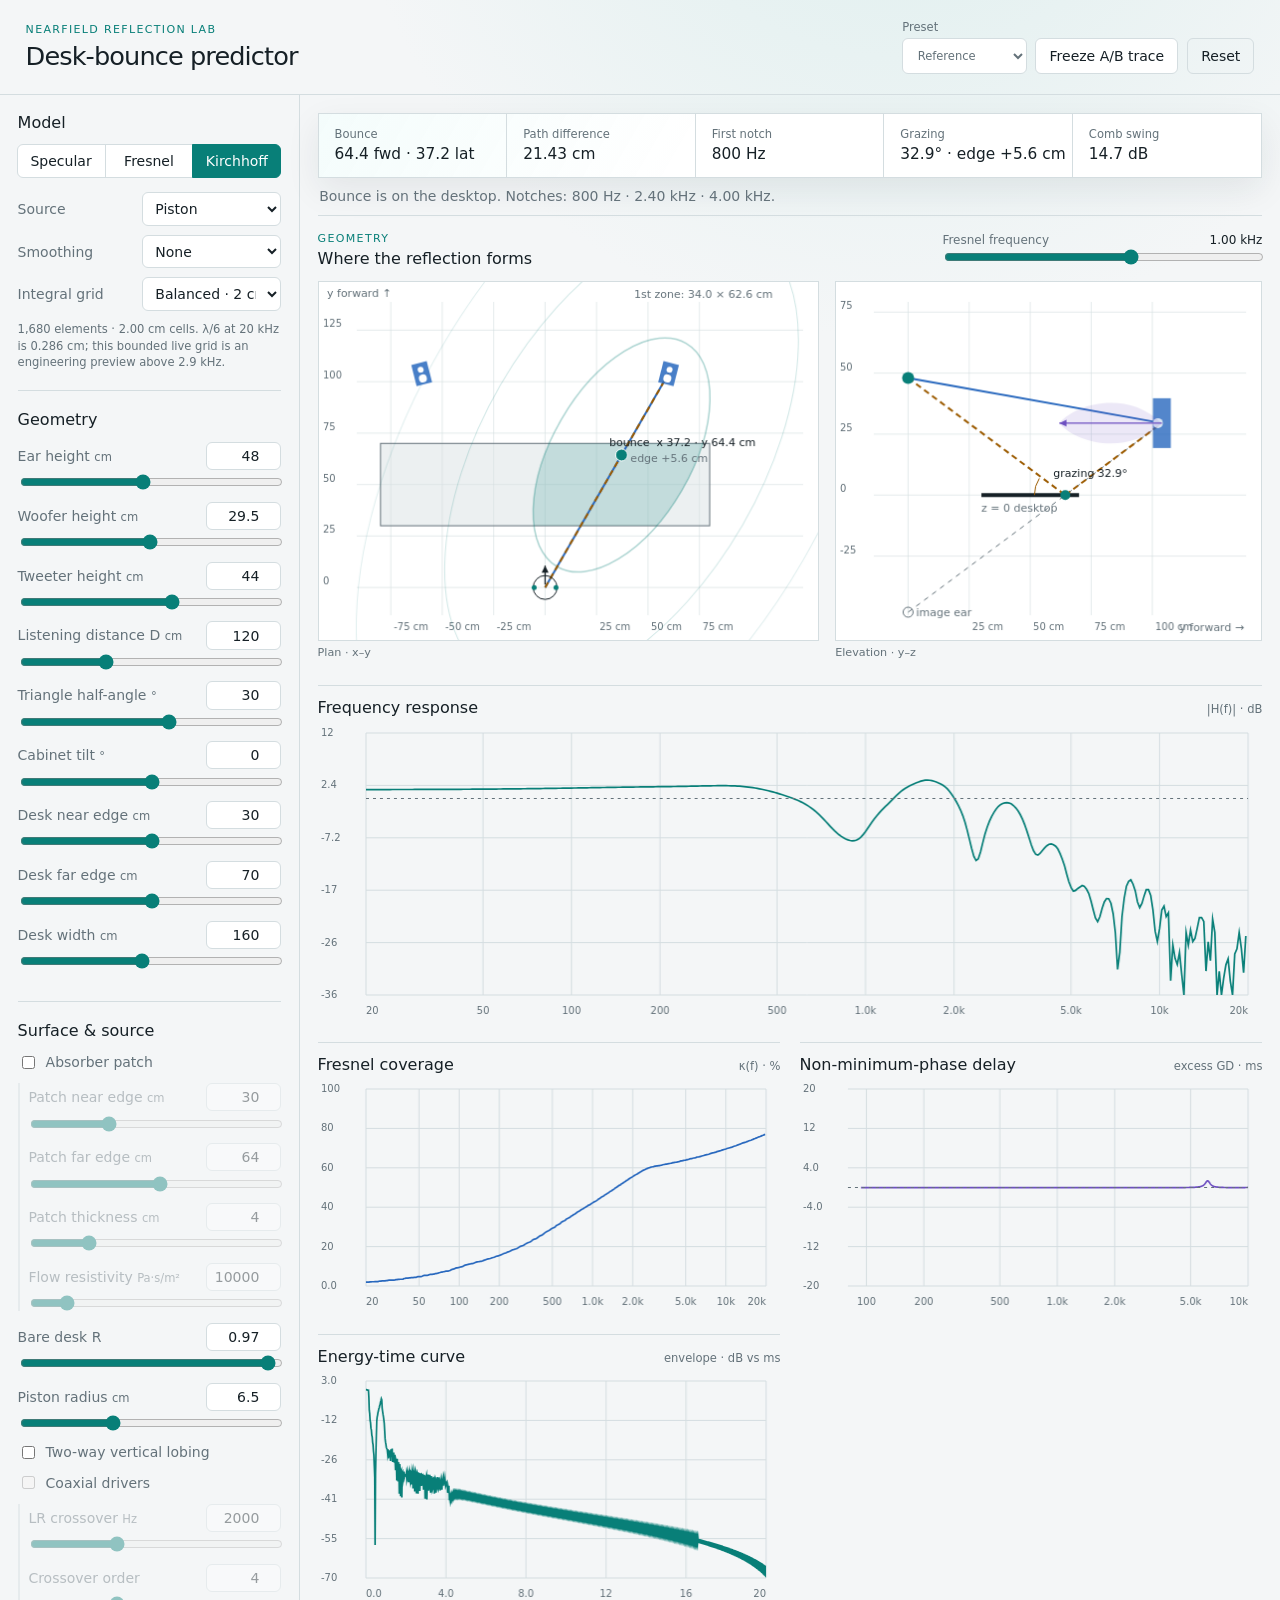
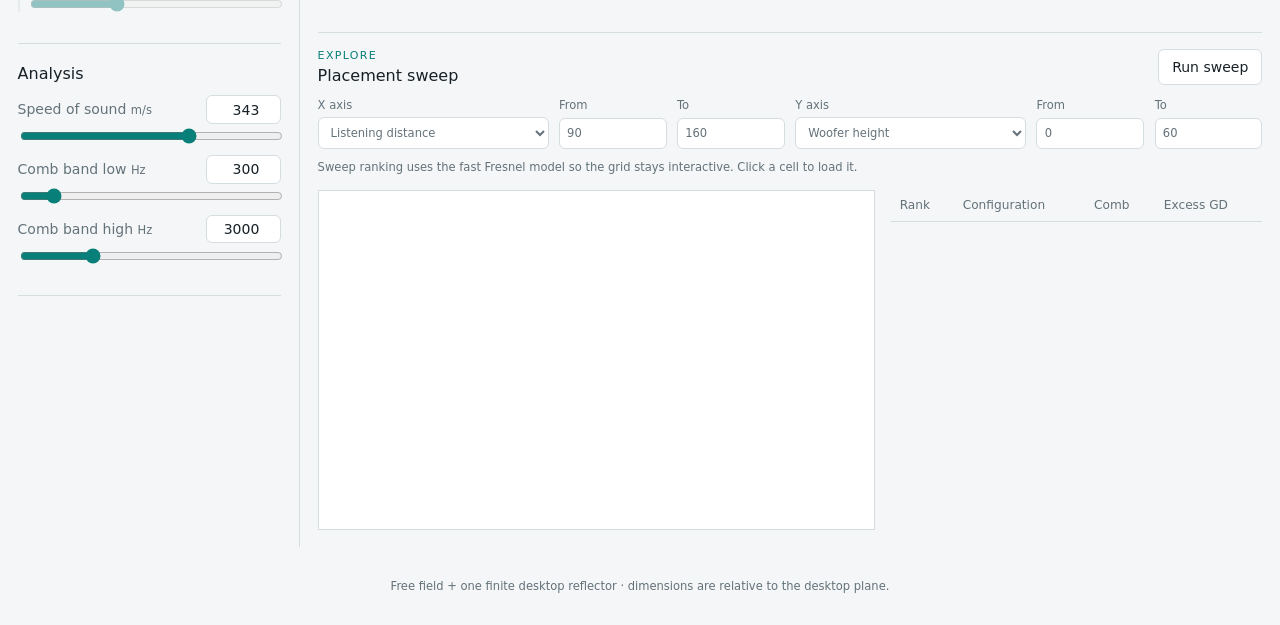
==== desk.html @ d40d2231 "desk bounce mvp" ====
<!doctype html>
<html lang="en">
<head>
  <meta charset="utf-8">
  <meta name="viewport" content="width=device-width,initial-scale=1">
  <meta name="color-scheme" content="dark light">
  <title>Desk-bounce predictor</title>
  <link rel="stylesheet" href="desk.css">
</head>
<body>
  <header class="topbar">
    <div>
      <p class="eyebrow">Nearfield reflection lab</p>
      <h1>Desk-bounce predictor</h1>
    </div>
    <div class="top-actions">
      <label>Preset
        <select id="preset">
          <option value="reference">Reference</option>
          <option value="lowered">Lowered</option>
          <option value="raised">Raised</option>
          <option value="ear">Ear-height</option>
        </select>
      </label>
      <button id="freeze" type="button">Freeze A/B trace</button>
      <button id="reset" type="button" class="quiet">Reset</button>
    </div>
  </header>

  <main class="app-shell">
    <aside class="controls" aria-label="Model controls">
      <section>
        <h2>Model</h2>
        <div class="segmented" id="modelChoice" role="group" aria-label="Reflection model">
          <button type="button" data-model="specular">Specular</button>
          <button type="button" data-model="fresnel">Fresnel</button>
          <button type="button" data-model="kirchhoff" class="active">Kirchhoff</button>
        </div>
        <div class="control-row">
          <label for="directivity">Source</label>
          <select id="directivity"><option value="piston">Piston</option><option value="omni">Omni</option></select>
        </div>
        <div class="control-row">
          <label for="smoothing">Smoothing</label>
          <select id="smoothing"><option value="0">None</option><option value="24">1/24 oct</option><option value="6">1/6 oct</option><option value="3">1/3 oct</option></select>
        </div>
        <div class="control-row">
          <label for="gridStep">Integral grid</label>
          <select id="gridStep"><option value="0.01">Fine · 1 cm</option><option value="0.02" selected>Balanced · 2 cm</option><option value="0.04">Fast · 4 cm</option></select>
        </div>
        <p id="qualityNote" class="microcopy"></p>
      </section>

      <section>
        <h2>Geometry</h2>
        <div id="geometryControls"></div>
      </section>

      <section>
        <h2>Surface &amp; source</h2>
        <label class="check"><input id="absorber_on" type="checkbox"> Absorber patch</label>
        <div id="absorberControls" class="subcontrols"></div>
        <div id="sourceControls"></div>
        <label class="check"><input id="two_way" type="checkbox"> Two-way vertical lobing</label>
        <label class="check"><input id="coaxial" type="checkbox"> Coaxial drivers</label>
        <div id="twoWayControls" class="subcontrols"></div>
      </section>

      <section>
        <h2>Analysis</h2>
        <div id="analysisControls"></div>
      </section>
    </aside>

    <div class="workspace">
      <section class="headline" aria-label="Key results">
        <div><span>Bounce</span><strong id="bounceReadout">—</strong></div>
        <div><span>Path difference</span><strong id="deltaReadout">—</strong></div>
        <div><span>First notch</span><strong id="notchReadout">—</strong></div>
        <div><span>Grazing</span><strong id="grazingReadout">—</strong></div>
        <div><span>Comb swing</span><strong id="combReadout">—</strong></div>
      </section>
      <p id="status" class="status" role="status"></p>

      <section class="geometry-panel">
        <div class="panel-heading">
          <div><p class="eyebrow">Geometry</p><h2>Where the reflection forms</h2></div>
          <div class="frequency-control">
            <label for="viz_frequency">Fresnel frequency <output id="viz_frequency_out">1.00 kHz</output></label>
            <input id="viz_frequency" type="range" min="2" max="3.699" step="0.001" value="3">
          </div>
        </div>
        <div class="views">
          <figure><canvas id="planCanvas" aria-label="Plan view of listener, speakers, desk and Fresnel zone"></canvas><figcaption>Plan · x–y</figcaption></figure>
          <figure><canvas id="elevationCanvas" aria-label="Elevation view of direct and reflected paths"></canvas><figcaption>Elevation · y–z</figcaption></figure>
        </div>
      </section>

      <section class="plots">
        <figure class="plot-wide"><div class="plot-title"><h2>Frequency response</h2><span>|H(f)| · dB</span></div><canvas id="responsePlot"></canvas></figure>
        <figure><div class="plot-title"><h2>Fresnel coverage</h2><span>&kappa;(f) · %</span></div><canvas id="coveragePlot"></canvas></figure>
        <figure><div class="plot-title"><h2>Non-minimum-phase delay</h2><span>excess GD · ms</span></div><canvas id="gdPlot"></canvas></figure>
        <figure><div class="plot-title"><h2>Energy-time curve</h2><span>envelope · dB vs ms</span></div><canvas id="etcPlot"></canvas></figure>
        <figure id="polarFigure"><div class="plot-title"><h2>Vertical crossover response</h2><span>relative dB</span></div><canvas id="polarPlot"></canvas></figure>
      </section>

      <section class="sweep-panel">
        <div class="panel-heading"><div><p class="eyebrow">Explore</p><h2>Placement sweep</h2></div><button id="runSweep" type="button">Run sweep</button></div>
        <div class="sweep-controls">
          <label>X axis<select id="sweepX"><option value="D">Listening distance</option><option value="h_woofer">Woofer height</option><option value="h_ear">Ear height</option><option value="theta">Triangle half-angle</option></select></label>
          <label>From<input id="sweepXMin" type="number" value="90"></label>
          <label>To<input id="sweepXMax" type="number" value="160"></label>
          <label>Y axis<select id="sweepY"><option value="h_woofer">Woofer height</option><option value="D">Listening distance</option><option value="theta">Triangle half-angle</option><option value="none">None</option></select></label>
          <label>From<input id="sweepYMin" type="number" value="0"></label>
          <label>To<input id="sweepYMax" type="number" value="60"></label>
        </div>
        <p class="microcopy">Sweep ranking uses the fast Fresnel model so the grid stays interactive. Click a cell to load it.</p>
        <div class="sweep-results">
          <canvas id="heatmap" aria-label="Comb-depth placement heatmap"></canvas>
          <div class="table-wrap"><table><thead><tr><th>Rank</th><th>Configuration</th><th>Comb</th><th>Excess GD</th></tr></thead><tbody id="ranking"></tbody></table></div>
        </div>
      </section>
    </div>
  </main>
  <footer>Free field + one finite desktop reflector · dimensions are relative to the desktop plane.</footer>

  <script src="geometry.js"></script>
  <script src="materials.js"></script>
  <script src="models.js"></script>
  <script src="viz.js"></script>
  <script src="plots.js"></script>
  <script src="desk-app.js"></script>
</body>
</html>
---- desk.css ----
:root {
  color-scheme: dark;
  --bg:#0b0e12; --panel:#12171d; --panel2:#171d24; --line:#2b343d;
  --text:#e9edf0; --muted:#8f9aa5; --cyan:#45d6c8; --cyan2:#93fff4;
  --amber:#ffbf69; --red:#ff6b6b; --blue:#6ca8ff; --purple:#b69cff;
  --shadow:0 14px 42px rgba(0,0,0,.22);
  font-family:Inter,ui-sans-serif,system-ui,-apple-system,BlinkMacSystemFont,"Segoe UI",sans-serif;
}
*{box-sizing:border-box}
body{margin:0;background:radial-gradient(circle at 70% -10%,#14212a 0,transparent 36rem),var(--bg);color:var(--text);font-size:14px}
button,input,select{font:inherit;color:inherit}
button,select,input[type=number]{border:1px solid var(--line);background:#0f1419;border-radius:6px}
button{padding:.58rem .82rem;cursor:pointer}button:hover{border-color:#52606c}button:focus-visible,input:focus-visible,select:focus-visible{outline:2px solid var(--cyan);outline-offset:2px}
.quiet{background:transparent}.topbar{display:flex;align-items:center;justify-content:space-between;gap:1rem;padding:1.25rem 1.6rem;border-bottom:1px solid var(--line)}
h1,h2,p{margin:0}h1{font-size:clamp(1.45rem,2vw,2rem);font-weight:500;letter-spacing:-.035em}h2{font-size:1rem;font-weight:500}.eyebrow{text-transform:uppercase;letter-spacing:.12em;color:var(--cyan);font-size:.69rem;margin-bottom:.28rem}.top-actions{display:flex;align-items:end;gap:.55rem;flex-wrap:wrap}.top-actions label{display:grid;gap:.28rem;color:var(--muted);font-size:.72rem}.top-actions select{padding:.55rem 2rem .55rem .65rem}
.app-shell{display:grid;grid-template-columns:300px minmax(0,1fr);max-width:1600px;margin:auto}.controls{border-right:1px solid var(--line);padding:1.1rem;min-width:0}.controls section{padding:0 0 1.25rem;margin-bottom:1.2rem;border-bottom:1px solid var(--line)}.controls h2{margin-bottom:.8rem}.workspace{padding:1.1rem;min-width:0}
.segmented{display:grid;grid-template-columns:repeat(3,1fr);margin-bottom:.9rem}.segmented button{border-radius:0;margin-left:-1px;padding:.48rem .2rem}.segmented button:first-child{border-radius:6px 0 0 6px}.segmented button:last-child{border-radius:0 6px 6px 0}.segmented .active{background:var(--cyan);color:#07110f;border-color:var(--cyan)}
.control-row{display:grid;grid-template-columns:1fr 1.2fr;align-items:center;gap:.55rem;margin:.55rem 0}.control-row label{color:var(--muted)}select{width:100%;padding:.43rem .5rem}.param{margin:.72rem 0}.param-head{display:grid;grid-template-columns:1fr 4.7rem;gap:.5rem;align-items:center;margin-bottom:.26rem}.param label{color:var(--muted);line-height:1.15}.param input[type=number]{width:100%;padding:.32rem .38rem;text-align:right;font-variant-numeric:tabular-nums}.param input[type=range]{display:block;width:100%;accent-color:var(--cyan)}.unit{color:var(--muted);font-size:.72rem}.check{display:flex;gap:.5rem;align-items:center;margin:.72rem 0;color:var(--muted)}.check input{accent-color:var(--cyan)}.subcontrols{padding-left:.55rem;border-left:2px solid var(--line)}.microcopy{color:var(--muted);font-size:.72rem;line-height:1.4;margin-top:.65rem}
.headline{display:grid;grid-template-columns:repeat(5,minmax(0,1fr));border:1px solid var(--line);background:linear-gradient(120deg,rgba(69,214,200,.06),transparent 40%),var(--panel);box-shadow:var(--shadow)}.headline div{padding:.85rem 1rem;border-right:1px solid var(--line);min-width:0}.headline div:last-child{border:0}.headline span{display:block;color:var(--muted);font-size:.72rem;margin-bottom:.25rem}.headline strong{font-size:.96rem;font-weight:500;font-variant-numeric:tabular-nums;white-space:nowrap}.status{min-height:2.2rem;padding:.65rem .1rem;color:var(--muted)}.status.warn{color:var(--amber)}
.geometry-panel,.sweep-panel{border-top:1px solid var(--line);padding-top:1rem}.panel-heading{display:flex;align-items:end;justify-content:space-between;gap:1rem;margin-bottom:.8rem}.frequency-control{width:min(320px,48%)}.frequency-control label{display:flex;justify-content:space-between;color:var(--muted);font-size:.75rem}.frequency-control output{color:var(--text)}.frequency-control input{width:100%;accent-color:var(--cyan)}.views{display:grid;grid-template-columns:1.08fr .92fr;gap:1rem}.views figure,.plots figure{margin:0;min-width:0}.views canvas{width:100%;height:360px;display:block;background:var(--panel);border:1px solid var(--line)}figcaption{color:var(--muted);font-size:.7rem;padding-top:.35rem}
.plots{display:grid;grid-template-columns:repeat(2,minmax(0,1fr));gap:1.2rem;margin:1.6rem 0}.plots figure{border-top:1px solid var(--line);padding-top:.75rem}.plots .plot-wide{grid-column:1/-1}.plots canvas{width:100%;height:235px;display:block}.plots .plot-wide canvas{height:300px}.plot-title{display:flex;justify-content:space-between;align-items:baseline;margin-bottom:.35rem}.plot-title span{color:var(--muted);font-size:.72rem}
.sweep-panel{margin-top:1rem}.sweep-controls{display:grid;grid-template-columns:1.5fr .7fr .7fr 1.5fr .7fr .7fr;gap:.65rem}.sweep-controls label{display:grid;gap:.3rem;color:var(--muted);font-size:.72rem}.sweep-controls input{padding:.45rem;width:100%}.sweep-results{display:grid;grid-template-columns:minmax(0,1.5fr) minmax(280px,1fr);gap:1rem;margin-top:.9rem}.sweep-results canvas{width:100%;height:340px;background:var(--panel);border:1px solid var(--line)}.table-wrap{overflow:auto}table{width:100%;border-collapse:collapse;font-variant-numeric:tabular-nums}th,td{text-align:left;padding:.55rem;border-bottom:1px solid var(--line);font-size:.76rem}th{color:var(--muted);font-weight:400}tbody tr{cursor:pointer}tbody tr:hover{background:var(--panel2)}footer{padding:2rem;text-align:center;color:var(--muted);font-size:.72rem}
@media(max-width:1000px){.app-shell{grid-template-columns:250px minmax(0,1fr)}.headline{grid-template-columns:repeat(3,1fr)}.headline div:nth-child(3){border-right:0}.headline div:nth-child(n+4){border-top:1px solid var(--line)}.views{grid-template-columns:1fr}.sweep-controls{grid-template-columns:repeat(3,1fr)}}
@media(max-width:720px){.topbar{align-items:flex-start;flex-direction:column}.app-shell{display:block}.controls{border-right:0;border-bottom:1px solid var(--line)}.headline{grid-template-columns:1fr 1fr}.headline div:nth-child(odd){border-right:1px solid var(--line)}.headline div:nth-child(even){border-right:0}.views canvas{height:300px}.plots{grid-template-columns:1fr}.plots .plot-wide{grid-column:auto}.sweep-results{grid-template-columns:1fr}.sweep-controls{grid-template-columns:repeat(2,1fr)}}
@media(prefers-color-scheme:light){:root{color-scheme:light;--bg:#f4f6f7;--panel:#fff;--panel2:#eef2f3;--line:#d4dde0;--text:#162026;--muted:#64727a;--cyan:#087f78;--cyan2:#075f59;--amber:#9c5b00;--red:#ba3131;--blue:#2868be;--purple:#6d4fc1;--shadow:0 12px 34px rgba(20,40,50,.08)}button,select,input[type=number]{background:#fff}body{background:radial-gradient(circle at 70% -10%,#dceeed 0,transparent 35rem),var(--bg)}.segmented .active{color:#fff}}
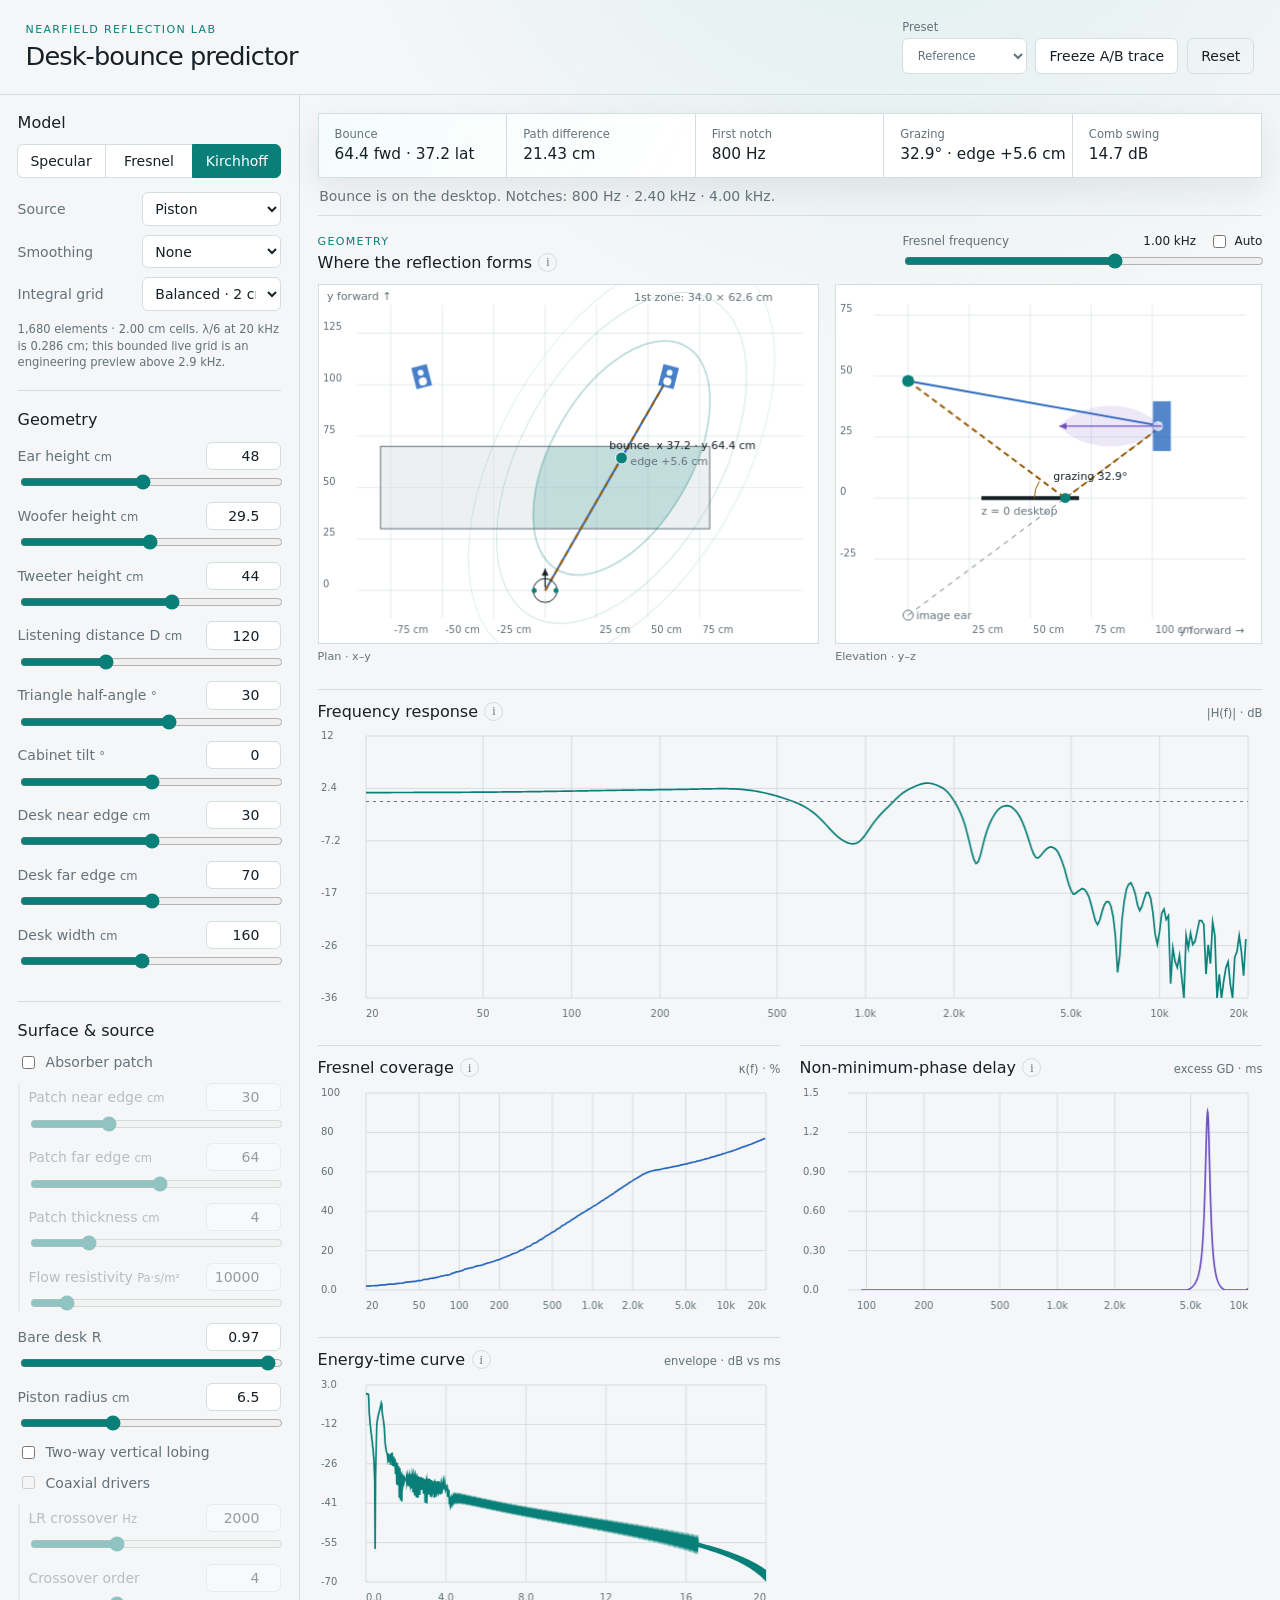
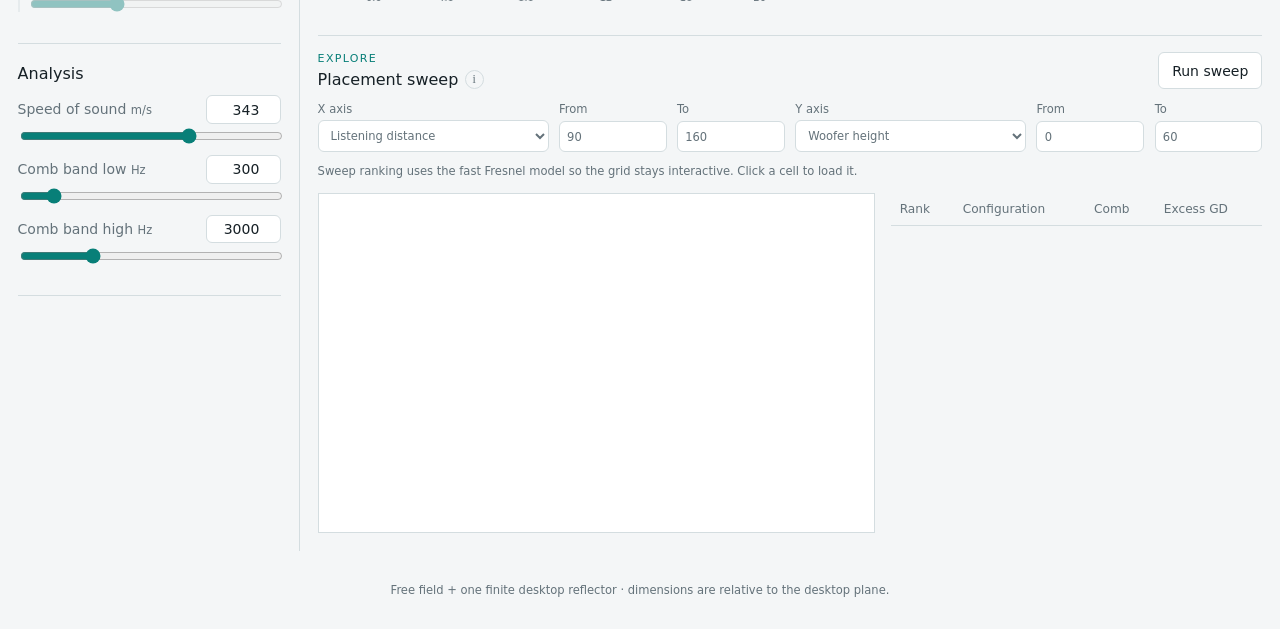
==== commit 3d887f0b: "Add explanatory tooltips and correct Fresnel zone scaling" ====
--- a/desk.html
+++ b/desk.html
@@ -84,9 +84,12 @@
 
       <section class="geometry-panel">
         <div class="panel-heading">
-          <div><p class="eyebrow">Geometry</p><h2>Where the reflection forms</h2></div>
+          <div><p class="eyebrow">Geometry</p><div class="title-with-info"><h2>Where the reflection forms</h2><span class="info-tip"><button class="info-button" type="button" aria-label="About the Fresnel zones" aria-describedby="tip-fresnel-zones">i</button><span class="info-tooltip" id="tip-fresnel-zones" role="tooltip">The oval is the first Fresnel zone: the desktop area whose reflected sound arrives roughly in phase at this frequency. More overlap with the desk generally means a stronger reflection. The zone grows at low frequencies, shrinks at high frequencies, and the faint outer rings show later zones whose alternating phase makes edges and absorber placement matter.</span></span></div></div>
           <div class="frequency-control">
-            <label for="viz_frequency">Fresnel frequency <output id="viz_frequency_out">1.00 kHz</output></label>
+            <div class="frequency-header">
+              <label for="viz_frequency">Fresnel frequency <output id="viz_frequency_out">1.00 kHz</output></label>
+              <label class="auto-toggle"><input id="viz_auto" type="checkbox"> Auto</label>
+            </div>
             <input id="viz_frequency" type="range" min="2" max="3.699" step="0.001" value="3">
           </div>
         </div>
@@ -97,15 +100,15 @@
       </section>
 
       <section class="plots">
-        <figure class="plot-wide"><div class="plot-title"><h2>Frequency response</h2><span>|H(f)| · dB</span></div><canvas id="responsePlot"></canvas></figure>
-        <figure><div class="plot-title"><h2>Fresnel coverage</h2><span>&kappa;(f) · %</span></div><canvas id="coveragePlot"></canvas></figure>
-        <figure><div class="plot-title"><h2>Non-minimum-phase delay</h2><span>excess GD · ms</span></div><canvas id="gdPlot"></canvas></figure>
-        <figure><div class="plot-title"><h2>Energy-time curve</h2><span>envelope · dB vs ms</span></div><canvas id="etcPlot"></canvas></figure>
+        <figure class="plot-wide"><div class="plot-title"><div class="title-with-info"><h2>Frequency response</h2><span class="info-tip"><button class="info-button" type="button" aria-label="About the frequency response" aria-describedby="tip-response">i</button><span class="info-tooltip" id="tip-response" role="tooltip">A simplified free-field prediction of only the direct speaker sound plus its first desktop reflection. Dips and peaks show desk-bounce interference; room modes, walls, floor, ceiling, furniture and loudspeaker response are deliberately excluded.</span></span></div><span>|H(f)| · dB</span></div><canvas id="responsePlot"></canvas></figure>
+        <figure><div class="plot-title"><div class="title-with-info"><h2>Fresnel coverage</h2><span class="info-tip"><button class="info-button" type="button" aria-label="About Fresnel coverage" aria-describedby="tip-coverage">i</button><span class="info-tooltip" id="tip-coverage" role="tooltip">The percentage of the first Fresnel zone covered by reflective desktop at each frequency. A larger value means the desk behaves more like a complete reflector; uncovered area and the absorber patch reduce the coherent reflected contribution.</span></span></div><span>&kappa;(f) · %</span></div><canvas id="coveragePlot"></canvas></figure>
+        <figure><div class="plot-title"><div class="title-with-info"><h2>Non-minimum-phase delay</h2><span class="info-tip"><button class="info-button" type="button" aria-label="About excess group delay" aria-describedby="tip-delay">i</button><span class="info-tooltip" id="tip-delay" role="tooltip">The delay left after subtracting the minimum-phase response implied by the magnitude curve. It highlights reflection-related timing that ordinary magnitude EQ cannot remove; larger peaks indicate stronger time-domain ringing or smear.</span></span></div><span>excess GD · ms</span></div><canvas id="gdPlot"></canvas></figure>
+        <figure><div class="plot-title"><div class="title-with-info"><h2>Energy-time curve</h2><span class="info-tip"><button class="info-button" type="button" aria-label="About the energy-time curve" aria-describedby="tip-etc">i</button><span class="info-tooltip" id="tip-etc" role="tooltip">A time-domain view of the predicted impulse response. The main arrival is the direct sound; later energy shows the desktop reflection and its finite-edge spread. The envelope is normalized to its strongest arrival.</span></span></div><span>envelope · dB vs ms</span></div><canvas id="etcPlot"></canvas></figure>
         <figure id="polarFigure"><div class="plot-title"><h2>Vertical crossover response</h2><span>relative dB</span></div><canvas id="polarPlot"></canvas></figure>
       </section>
 
       <section class="sweep-panel">
-        <div class="panel-heading"><div><p class="eyebrow">Explore</p><h2>Placement sweep</h2></div><button id="runSweep" type="button">Run sweep</button></div>
+        <div class="panel-heading"><div><p class="eyebrow">Explore</p><div class="title-with-info"><h2>Placement sweep</h2><span class="info-tip"><button class="info-button" type="button" aria-label="About the placement sweep" aria-describedby="tip-sweep">i</button><span class="info-tooltip" id="tip-sweep" role="tooltip">The heatmap varies the selected placement dimensions and colors each cell by predicted comb-filter swing in the chosen frequency band. Lower values are better. It uses the fast Fresnel model for exploration; the ranked table also estimates excess delay. Click a cell or row to load that configuration into the full model.</span></span></div></div><button id="runSweep" type="button">Run sweep</button></div>
         <div class="sweep-controls">
           <label>X axis<select id="sweepX"><option value="D">Listening distance</option><option value="h_woofer">Woofer height</option><option value="h_ear">Ear height</option><option value="theta">Triangle half-angle</option></select></label>
           <label>From<input id="sweepXMin" type="number" value="90"></label>
--- a/desk.css
+++ b/desk.css
@@ -13,11 +13,12 @@
 button{padding:.58rem .82rem;cursor:pointer}button:hover{border-color:#52606c}button:focus-visible,input:focus-visible,select:focus-visible{outline:2px solid var(--cyan);outline-offset:2px}
 .quiet{background:transparent}.topbar{display:flex;align-items:center;justify-content:space-between;gap:1rem;padding:1.25rem 1.6rem;border-bottom:1px solid var(--line)}
 h1,h2,p{margin:0}h1{font-size:clamp(1.45rem,2vw,2rem);font-weight:500;letter-spacing:-.035em}h2{font-size:1rem;font-weight:500}.eyebrow{text-transform:uppercase;letter-spacing:.12em;color:var(--cyan);font-size:.69rem;margin-bottom:.28rem}.top-actions{display:flex;align-items:end;gap:.55rem;flex-wrap:wrap}.top-actions label{display:grid;gap:.28rem;color:var(--muted);font-size:.72rem}.top-actions select{padding:.55rem 2rem .55rem .65rem}
+.title-with-info{display:inline-flex;align-items:center;gap:.4rem;min-width:0}.info-tip{position:relative;display:inline-flex;flex:none}.info-button{display:grid;place-items:center;width:19px;height:19px;padding:0;border-radius:50%;background:transparent;color:var(--muted);font:500 12px/1 Georgia,serif}.info-button:hover,.info-button:focus{color:var(--text);border-color:var(--muted)}.info-tooltip{position:absolute;z-index:20;top:calc(100% + .5rem);left:0;width:min(310px,78vw);padding:.7rem .8rem;border:1px solid var(--line);border-radius:6px;background:var(--panel2);box-shadow:var(--shadow);color:var(--text);font:400 .76rem/1.45 Inter,ui-sans-serif,system-ui,sans-serif;letter-spacing:normal;text-transform:none;opacity:0;visibility:hidden;transform:translateY(-3px);transition:opacity .12s ease,transform .12s ease,visibility .12s;pointer-events:none}.info-tip:hover .info-tooltip,.info-button:focus+.info-tooltip,.info-button:focus-visible+.info-tooltip{opacity:1;visibility:visible;transform:translateY(0)}
 .app-shell{display:grid;grid-template-columns:300px minmax(0,1fr);max-width:1600px;margin:auto}.controls{border-right:1px solid var(--line);padding:1.1rem;min-width:0}.controls section{padding:0 0 1.25rem;margin-bottom:1.2rem;border-bottom:1px solid var(--line)}.controls h2{margin-bottom:.8rem}.workspace{padding:1.1rem;min-width:0}
 .segmented{display:grid;grid-template-columns:repeat(3,1fr);margin-bottom:.9rem}.segmented button{border-radius:0;margin-left:-1px;padding:.48rem .2rem}.segmented button:first-child{border-radius:6px 0 0 6px}.segmented button:last-child{border-radius:0 6px 6px 0}.segmented .active{background:var(--cyan);color:#07110f;border-color:var(--cyan)}
 .control-row{display:grid;grid-template-columns:1fr 1.2fr;align-items:center;gap:.55rem;margin:.55rem 0}.control-row label{color:var(--muted)}select{width:100%;padding:.43rem .5rem}.param{margin:.72rem 0}.param-head{display:grid;grid-template-columns:1fr 4.7rem;gap:.5rem;align-items:center;margin-bottom:.26rem}.param label{color:var(--muted);line-height:1.15}.param input[type=number]{width:100%;padding:.32rem .38rem;text-align:right;font-variant-numeric:tabular-nums}.param input[type=range]{display:block;width:100%;accent-color:var(--cyan)}.unit{color:var(--muted);font-size:.72rem}.check{display:flex;gap:.5rem;align-items:center;margin:.72rem 0;color:var(--muted)}.check input{accent-color:var(--cyan)}.subcontrols{padding-left:.55rem;border-left:2px solid var(--line)}.microcopy{color:var(--muted);font-size:.72rem;line-height:1.4;margin-top:.65rem}
 .headline{display:grid;grid-template-columns:repeat(5,minmax(0,1fr));border:1px solid var(--line);background:linear-gradient(120deg,rgba(69,214,200,.06),transparent 40%),var(--panel);box-shadow:var(--shadow)}.headline div{padding:.85rem 1rem;border-right:1px solid var(--line);min-width:0}.headline div:last-child{border:0}.headline span{display:block;color:var(--muted);font-size:.72rem;margin-bottom:.25rem}.headline strong{font-size:.96rem;font-weight:500;font-variant-numeric:tabular-nums;white-space:nowrap}.status{min-height:2.2rem;padding:.65rem .1rem;color:var(--muted)}.status.warn{color:var(--amber)}
-.geometry-panel,.sweep-panel{border-top:1px solid var(--line);padding-top:1rem}.panel-heading{display:flex;align-items:end;justify-content:space-between;gap:1rem;margin-bottom:.8rem}.frequency-control{width:min(320px,48%)}.frequency-control label{display:flex;justify-content:space-between;color:var(--muted);font-size:.75rem}.frequency-control output{color:var(--text)}.frequency-control input{width:100%;accent-color:var(--cyan)}.views{display:grid;grid-template-columns:1.08fr .92fr;gap:1rem}.views figure,.plots figure{margin:0;min-width:0}.views canvas{width:100%;height:360px;display:block;background:var(--panel);border:1px solid var(--line)}figcaption{color:var(--muted);font-size:.7rem;padding-top:.35rem}
+.geometry-panel,.sweep-panel{border-top:1px solid var(--line);padding-top:1rem}.panel-heading{display:flex;align-items:end;justify-content:space-between;gap:1rem;margin-bottom:.8rem}.frequency-control{width:min(360px,52%)}.frequency-header{display:flex;align-items:center;justify-content:space-between;gap:.8rem;color:var(--muted);font-size:.75rem}.frequency-header>label:first-child{display:flex;justify-content:space-between;gap:.75rem;flex:1}.frequency-header .auto-toggle{display:inline-flex;align-items:center;gap:.35rem;color:var(--text);white-space:nowrap}.frequency-header .auto-toggle input{width:auto;accent-color:var(--cyan)}.frequency-control output{color:var(--text)}.frequency-control>input[type=range]{width:100%;accent-color:var(--cyan)}.frequency-control>input[type=range]:disabled{opacity:.42;cursor:not-allowed}.views{display:grid;grid-template-columns:1.08fr .92fr;gap:1rem}.views figure,.plots figure{margin:0;min-width:0}.views canvas{width:100%;height:360px;display:block;background:var(--panel);border:1px solid var(--line)}figcaption{color:var(--muted);font-size:.7rem;padding-top:.35rem}
 .plots{display:grid;grid-template-columns:repeat(2,minmax(0,1fr));gap:1.2rem;margin:1.6rem 0}.plots figure{border-top:1px solid var(--line);padding-top:.75rem}.plots .plot-wide{grid-column:1/-1}.plots canvas{width:100%;height:235px;display:block}.plots .plot-wide canvas{height:300px}.plot-title{display:flex;justify-content:space-between;align-items:baseline;margin-bottom:.35rem}.plot-title span{color:var(--muted);font-size:.72rem}
 .sweep-panel{margin-top:1rem}.sweep-controls{display:grid;grid-template-columns:1.5fr .7fr .7fr 1.5fr .7fr .7fr;gap:.65rem}.sweep-controls label{display:grid;gap:.3rem;color:var(--muted);font-size:.72rem}.sweep-controls input{padding:.45rem;width:100%}.sweep-results{display:grid;grid-template-columns:minmax(0,1.5fr) minmax(280px,1fr);gap:1rem;margin-top:.9rem}.sweep-results canvas{width:100%;height:340px;background:var(--panel);border:1px solid var(--line)}.table-wrap{overflow:auto}table{width:100%;border-collapse:collapse;font-variant-numeric:tabular-nums}th,td{text-align:left;padding:.55rem;border-bottom:1px solid var(--line);font-size:.76rem}th{color:var(--muted);font-weight:400}tbody tr{cursor:pointer}tbody tr:hover{background:var(--panel2)}footer{padding:2rem;text-align:center;color:var(--muted);font-size:.72rem}
 @media(max-width:1000px){.app-shell{grid-template-columns:250px minmax(0,1fr)}.headline{grid-template-columns:repeat(3,1fr)}.headline div:nth-child(3){border-right:0}.headline div:nth-child(n+4){border-top:1px solid var(--line)}.views{grid-template-columns:1fr}.sweep-controls{grid-template-columns:repeat(3,1fr)}}
